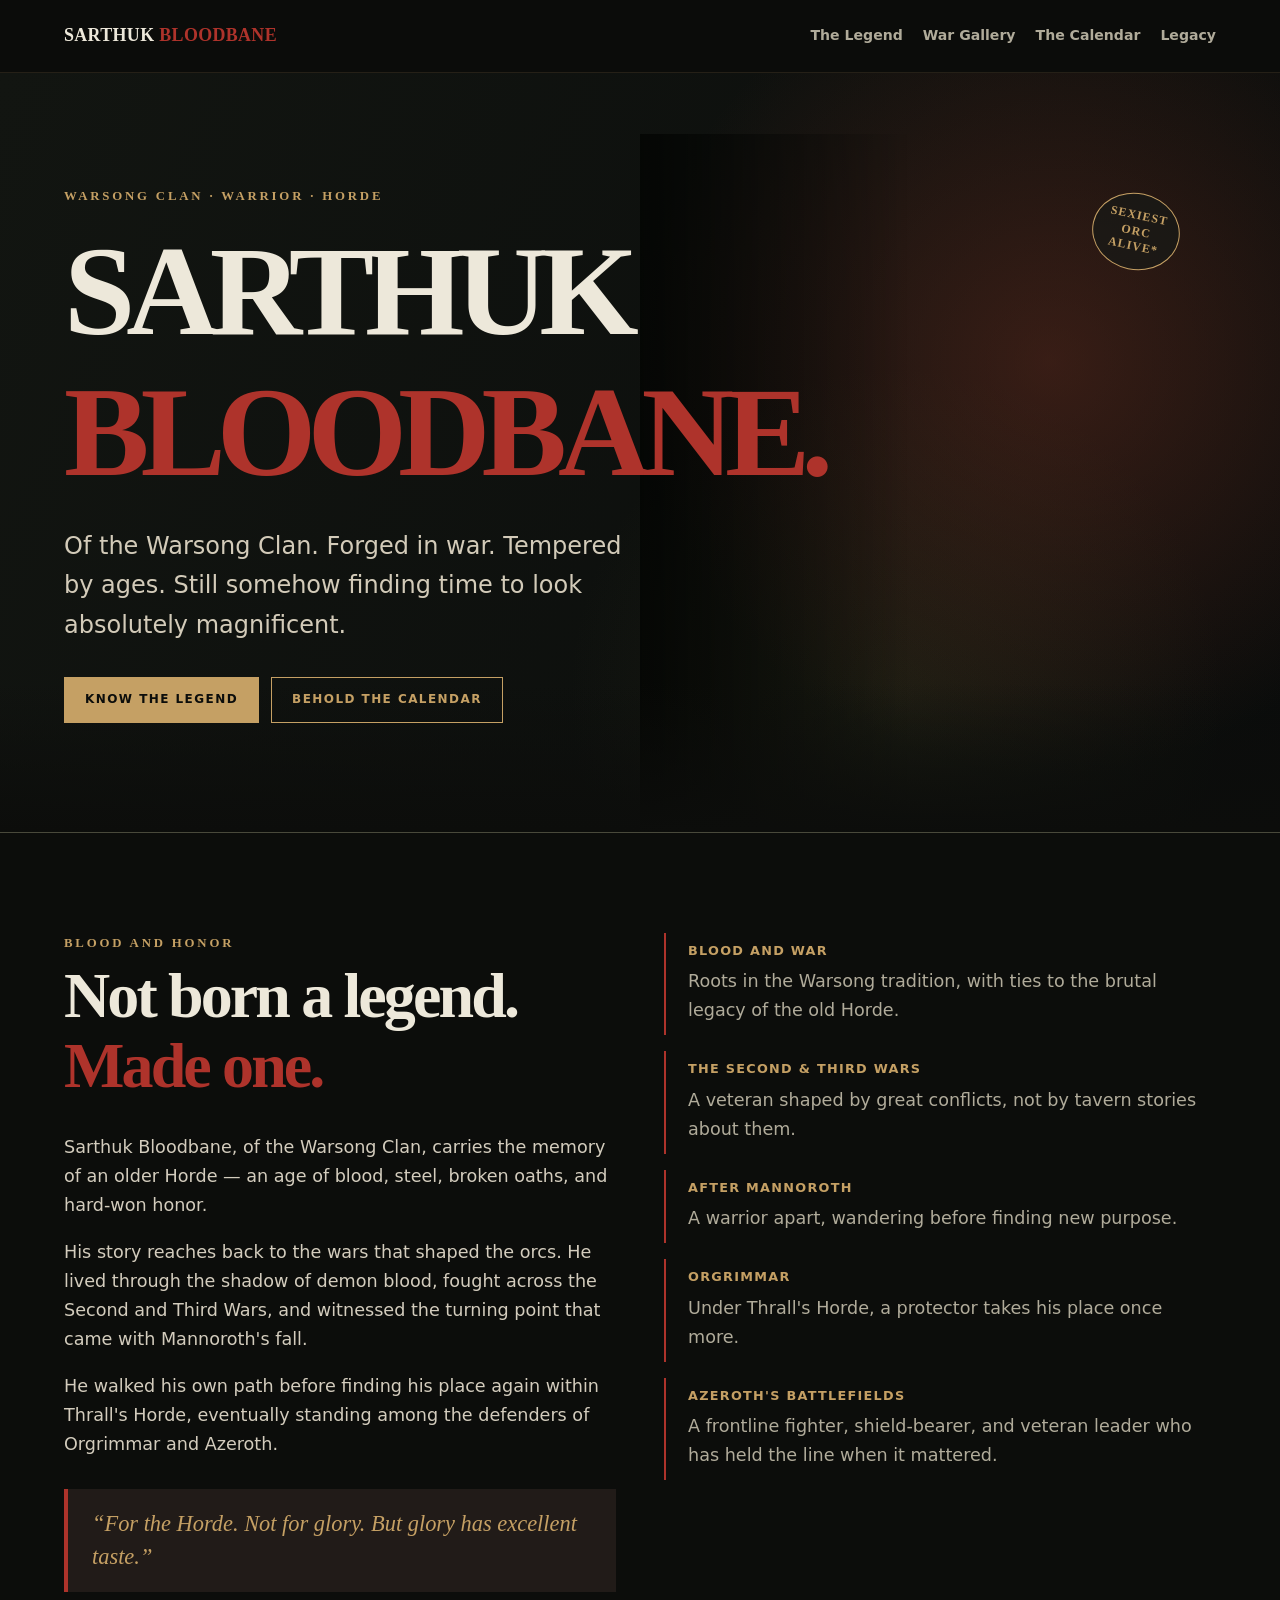
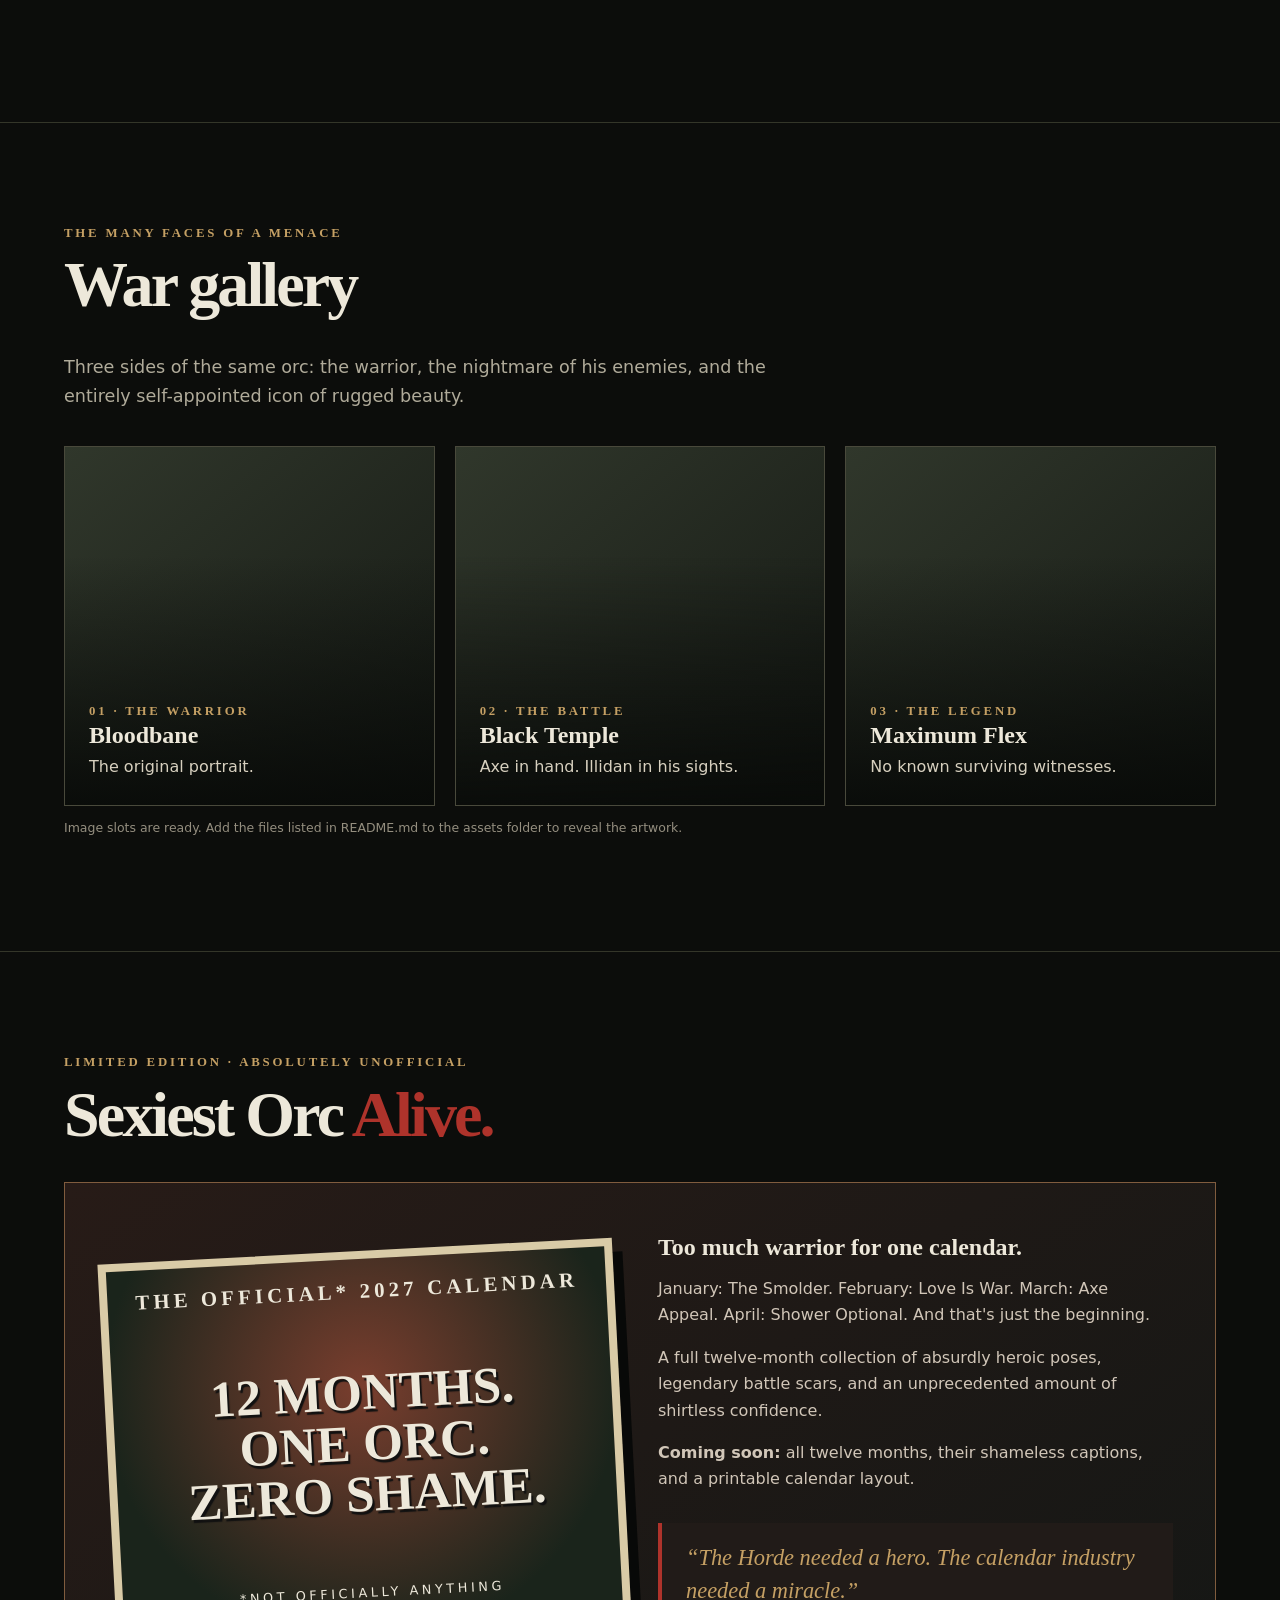
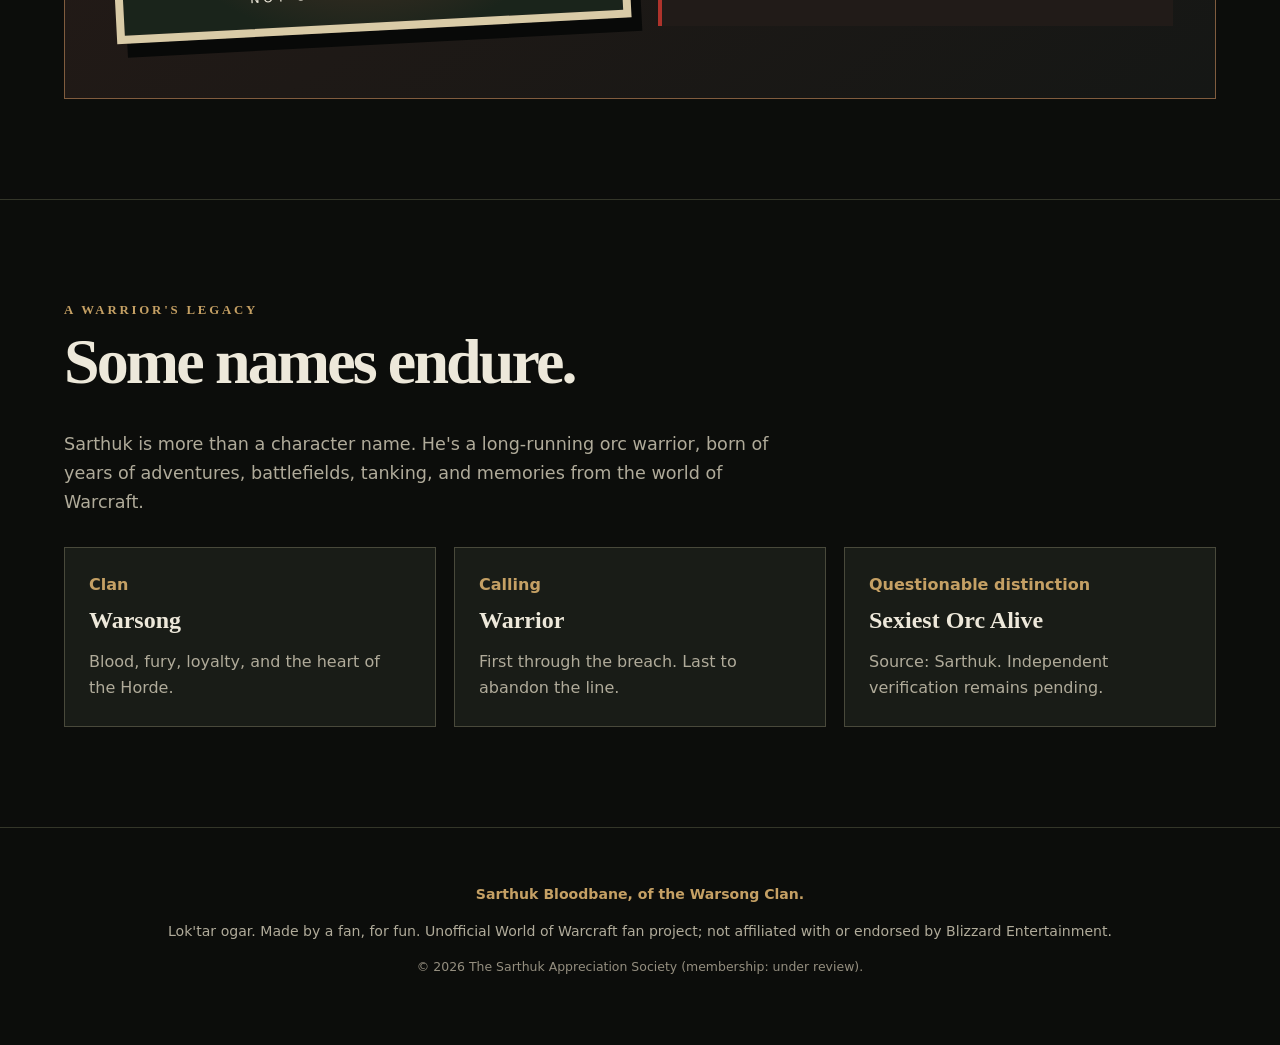
==== index.html @ 685fd751 "Add files via upload" ====
<!doctype html>
<html lang="en">
<head>
  <meta charset="utf-8">
  <meta name="viewport" content="width=device-width, initial-scale=1">
  <meta name="theme-color" content="#0c0d0b">
  <meta name="description" content="Sarthuk Bloodbane, of the Warsong Clan. Warrior. Legend. Allegedly the sexiest orc alive.">
  <title>Sarthuk Bloodbane — Of the Warsong Clan</title>
  <style>
    :root{--black:#0c0d0b;--coal:#171a16;--panel:#20241d;--text:#ede8da;--muted:#b0ab9a;--blood:#ae332b;--gold:#c5a064;--stroke:#49493b;scroll-behavior:smooth}
    *{box-sizing:border-box}body{margin:0;background:var(--black);color:var(--text);font:16px/1.65 system-ui,-apple-system,Segoe UI,sans-serif}a{color:inherit}a:focus-visible,button:focus-visible{outline:3px solid var(--gold);outline-offset:4px}h1,h2,h3,.eyebrow,.logo,.tag{font-family:Georgia,'Times New Roman',serif}h1,h2,h3{line-height:1.1}h1{font-size:clamp(3.4rem,10vw,8.8rem);letter-spacing:-.07em;text-transform:uppercase;margin:.1em 0}h2{font-size:clamp(2.2rem,5vw,4.4rem);letter-spacing:-.045em;margin:.1em 0 .5em}h3{font-size:1.5rem;margin:.35em 0}.eyebrow,.tag{text-transform:uppercase;letter-spacing:.22em;color:var(--gold);font-size:.8rem;font-weight:700}.wrap{max-width:1200px;padding:0 24px;margin:auto}header{position:sticky;top:0;z-index:10;background:#0c0d0bee;backdrop-filter:blur(10px);border-bottom:1px solid #5a493155}nav{display:flex;align-items:center;justify-content:space-between;gap:20px;min-height:72px}.logo{font-weight:900;text-decoration:none;font-size:1.12rem;letter-spacing:.02em}.logo span{color:var(--blood)}.links{display:flex;flex-wrap:wrap;gap:20px}.links a{text-decoration:none;font-weight:650;font-size:.88rem;color:var(--muted)}.links a:hover{color:var(--gold)}.hero{position:relative;min-height:760px;display:grid;align-items:center;overflow:hidden;border-bottom:1px solid var(--stroke);background:radial-gradient(circle at 82% 38%,#71302170,transparent 36%),radial-gradient(circle at 70% 82%,#55522835,transparent 30%),linear-gradient(115deg,#121511,#0a0c0b)}.hero:after{content:"";position:absolute;inset:auto 0 0;height:150px;background:linear-gradient(transparent,var(--black));pointer-events:none}.hero .wrap{position:relative;z-index:1;width:100%}.hero-copy{max-width:780px;padding:100px 0}.hero p.intro{font-size:clamp(1.15rem,2vw,1.5rem);max-width:570px;color:#d3cbb9}.accent{color:var(--blood)}.buttons{display:flex;gap:12px;flex-wrap:wrap;margin-top:32px}.btn{display:inline-block;border:1px solid var(--gold);padding:12px 20px;text-decoration:none;text-transform:uppercase;letter-spacing:.12em;font-size:.75rem;font-weight:800;background:var(--gold);color:var(--black)}.btn.secondary{background:transparent;color:var(--gold)}.btn:hover{filter:brightness(1.2)}.hero-art{position:absolute;right:-10%;bottom:-13%;width:60%;height:105%;background:linear-gradient(90deg,#0c0d0b 0%,transparent 35%),url('assets/sarthuk-hero.webp') center 15%/contain no-repeat;opacity:.65;filter:contrast(1.1);pointer-events:none}.hero-art:empty{background-image:linear-gradient(90deg,#0c0d0b 0%,transparent 35%),url('assets/sarthuk-hero.webp')}.hero-seal{display:inline-block;border:1px solid var(--gold);border-radius:50%;padding:14px;transform:rotate(12deg);color:var(--gold);font:bold 12px/1.3 Georgia,serif;text-align:center;letter-spacing:.09em;position:absolute;right:5%;top:15%;background:#171a16b0}.section{padding:100px 0;border-bottom:1px solid #343629}.section-lead{max-width:740px;color:var(--muted);font-size:1.1rem}.split{display:grid;grid-template-columns:1fr 1fr;gap:48px;align-items:start}.lore p{font-size:1.1rem;color:#d3ccbd}.quote{padding:18px 24px;border-left:4px solid var(--blood);background:#211b18;color:var(--gold);font:italic 1.4rem/1.5 Georgia,serif;margin:30px 0}.timeline{display:grid;gap:16px}.moment{border-left:2px solid var(--blood);padding:4px 0 6px 22px}.moment b{color:var(--gold);text-transform:uppercase;letter-spacing:.1em;font-size:.8rem}.moment p{margin:4px 0;color:var(--muted)}.gallery{display:grid;grid-template-columns:repeat(3,1fr);gap:20px;margin-top:35px}.tile{min-height:360px;background:linear-gradient(140deg,#30372b,#151914);border:1px solid var(--stroke);position:relative;overflow:hidden;display:flex;flex-direction:column;justify-content:end;padding:24px}.tile::before{content:"";position:absolute;inset:0;background:linear-gradient(transparent 30%,#080a08eb),var(--tile-image,none) center/cover no-repeat;transition:transform .35s}.tile:hover::before{transform:scale(1.04)}.tile>*{position:relative}.tile h3{margin:0}.tile p{margin:6px 0 0;color:#d7d0bf}.tile.one{--tile-image:url('assets/sarthuk-portrait.webp')}.tile.two{--tile-image:url('assets/sarthuk-battle.webp')}.tile.three{--tile-image:url('assets/sarthuk-flex.webp')}.calendar{background:linear-gradient(145deg,#271b17,#151715);padding:42px;border:1px solid #805c3e;display:grid;grid-template-columns:1fr 1fr;gap:36px;align-items:center}.calendar .mock{height:380px;border:8px solid #d9cba7;background:radial-gradient(circle at 50% 35%,#793e2e,#1a241b 75%);display:flex;flex-direction:column;justify-content:space-between;align-items:center;text-align:center;padding:20px;box-shadow:10px 14px 0 #080908;transform:rotate(-3deg)}.mock .year{font:bold 1.3rem Georgia,serif;letter-spacing:.2em}.mock strong{font:bold clamp(2rem,4vw,4rem)/1 Georgia,serif;text-transform:uppercase;text-shadow:2px 3px 1px #111}.mock small{letter-spacing:.28em;font-size:.8rem;text-transform:uppercase}.calendar p{color:#d1c6b8}.feature-list{display:grid;grid-template-columns:repeat(3,1fr);gap:18px;margin-top:30px}.feature{border:1px solid var(--stroke);padding:24px;background:#191c17}.feature b{color:var(--gold)}.feature p{color:var(--muted);margin-bottom:0}footer{padding:55px 0;text-align:center;color:var(--muted);font-size:.88rem}footer strong{color:var(--gold)}.tiny{font-size:.78rem;color:#948e7f}.section[id]{scroll-margin-top:72px}
    @media(max-width:850px){.split,.calendar{grid-template-columns:1fr}.hero{min-height:690px}.hero-art{right:-28%;width:100%;opacity:.25}.hero-seal{display:none}.gallery,.feature-list{grid-template-columns:1fr}.tile{min-height:280px}.links{gap:10px}.links a{font-size:.75rem}.logo{font-size:.9rem}.section{padding:70px 0}}@media(prefers-reduced-motion:reduce){:root{scroll-behavior:auto}.tile::before{transition:none}}
  </style>
</head>
<body>
<header><nav class="wrap" aria-label="Main navigation"><a href="#home" class="logo">SARTHUK <span>BLOODBANE</span></a><div class="links"><a href="#legend">The Legend</a><a href="#gallery">War Gallery</a><a href="#calendar">The Calendar</a><a href="#legacy">Legacy</a></div></nav></header>
<main>
<section class="hero" id="home"><div class="hero-art" role="img" aria-label="Space reserved for Sarthuk character portrait"></div><div class="wrap"><div class="hero-copy"><span class="eyebrow">Warsong Clan · Warrior · Horde</span><h1>Sarthuk<br><span class="accent">Bloodbane.</span></h1><p class="intro">Of the Warsong Clan. Forged in war. Tempered by ages. Still somehow finding time to look absolutely magnificent.</p><div class="buttons"><a class="btn" href="#legend">Know the Legend</a><a class="btn secondary" href="#calendar">Behold the Calendar</a></div></div><span class="hero-seal">SEXIEST<br>ORC<br>ALIVE*</span></div></section>
<section class="section lore" id="legend"><div class="wrap split"><div><div class="eyebrow">Blood and honor</div><h2>Not born a legend.<br><span class="accent">Made one.</span></h2><p>Sarthuk Bloodbane, of the Warsong Clan, carries the memory of an older Horde — an age of blood, steel, broken oaths, and hard-won honor.</p><p>His story reaches back to the wars that shaped the orcs. He lived through the shadow of demon blood, fought across the Second and Third Wars, and witnessed the turning point that came with Mannoroth's fall.</p><p>He walked his own path before finding his place again within Thrall's Horde, eventually standing among the defenders of Orgrimmar and Azeroth.</p><div class="quote">“For the Horde. Not for glory. But glory has excellent taste.”</div></div><div class="timeline"><div class="moment"><b>Blood and war</b><p>Roots in the Warsong tradition, with ties to the brutal legacy of the old Horde.</p></div><div class="moment"><b>The Second & Third Wars</b><p>A veteran shaped by great conflicts, not by tavern stories about them.</p></div><div class="moment"><b>After Mannoroth</b><p>A warrior apart, wandering before finding new purpose.</p></div><div class="moment"><b>Orgrimmar</b><p>Under Thrall's Horde, a protector takes his place once more.</p></div><div class="moment"><b>Azeroth's battlefields</b><p>A frontline fighter, shield-bearer, and veteran leader who has held the line when it mattered.</p></div></div></div></section>
<section class="section" id="gallery"><div class="wrap"><div class="eyebrow">The many faces of a menace</div><h2>War gallery</h2><p class="section-lead">Three sides of the same orc: the warrior, the nightmare of his enemies, and the entirely self-appointed icon of rugged beauty.</p><div class="gallery"><article class="tile one"><span class="tag">01 · The warrior</span><h3>Bloodbane</h3><p>The original portrait.</p></article><article class="tile two"><span class="tag">02 · The battle</span><h3>Black Temple</h3><p>Axe in hand. Illidan in his sights.</p></article><article class="tile three"><span class="tag">03 · The legend</span><h3>Maximum Flex</h3><p>No known surviving witnesses.</p></article></div><p class="tiny">Image slots are ready. Add the files listed in README.md to the assets folder to reveal the artwork.</p></div></section>
<section class="section" id="calendar"><div class="wrap"><div class="eyebrow">Limited edition · Absolutely unofficial</div><h2>Sexiest Orc <span class="accent">Alive.</span></h2><div class="calendar"><div class="mock" aria-label="Concept cover for Sexiest Orc Alive calendar"><span class="year">THE OFFICIAL* 2027 CALENDAR</span><strong>12 Months.<br>One Orc.<br>Zero Shame.</strong><small>*Not officially anything</small></div><div><h3>Too much warrior for one calendar.</h3><p>January: The Smolder. February: Love Is War. March: Axe Appeal. April: Shower Optional. And that's just the beginning.</p><p>A full twelve-month collection of absurdly heroic poses, legendary battle scars, and an unprecedented amount of shirtless confidence.</p><p><strong>Coming soon:</strong> all twelve months, their shameless captions, and a printable calendar layout.</p><div class="quote">“The Horde needed a hero. The calendar industry needed a miracle.”</div></div></div></div></section>
<section class="section" id="legacy"><div class="wrap"><div class="eyebrow">A warrior's legacy</div><h2>Some names endure.</h2><p class="section-lead">Sarthuk is more than a character name. He's a long-running orc warrior, born of years of adventures, battlefields, tanking, and memories from the world of Warcraft.</p><div class="feature-list"><div class="feature"><b>Clan</b><h3>Warsong</h3><p>Blood, fury, loyalty, and the heart of the Horde.</p></div><div class="feature"><b>Calling</b><h3>Warrior</h3><p>First through the breach. Last to abandon the line.</p></div><div class="feature"><b>Questionable distinction</b><h3>Sexiest Orc Alive</h3><p>Source: Sarthuk. Independent verification remains pending.</p></div></div></div></section>
</main><footer><div class="wrap"><strong>Sarthuk Bloodbane, of the Warsong Clan.</strong><p>Lok'tar ogar. Made by a fan, for fun. Unofficial World of Warcraft fan project; not affiliated with or endorsed by Blizzard Entertainment.</p><p class="tiny">© <span id="year"></span> The Sarthuk Appreciation Society (membership: under review).</p></div></footer>
<script>document.getElementById('year').textContent=new Date().getFullYear();</script>
</body></html>
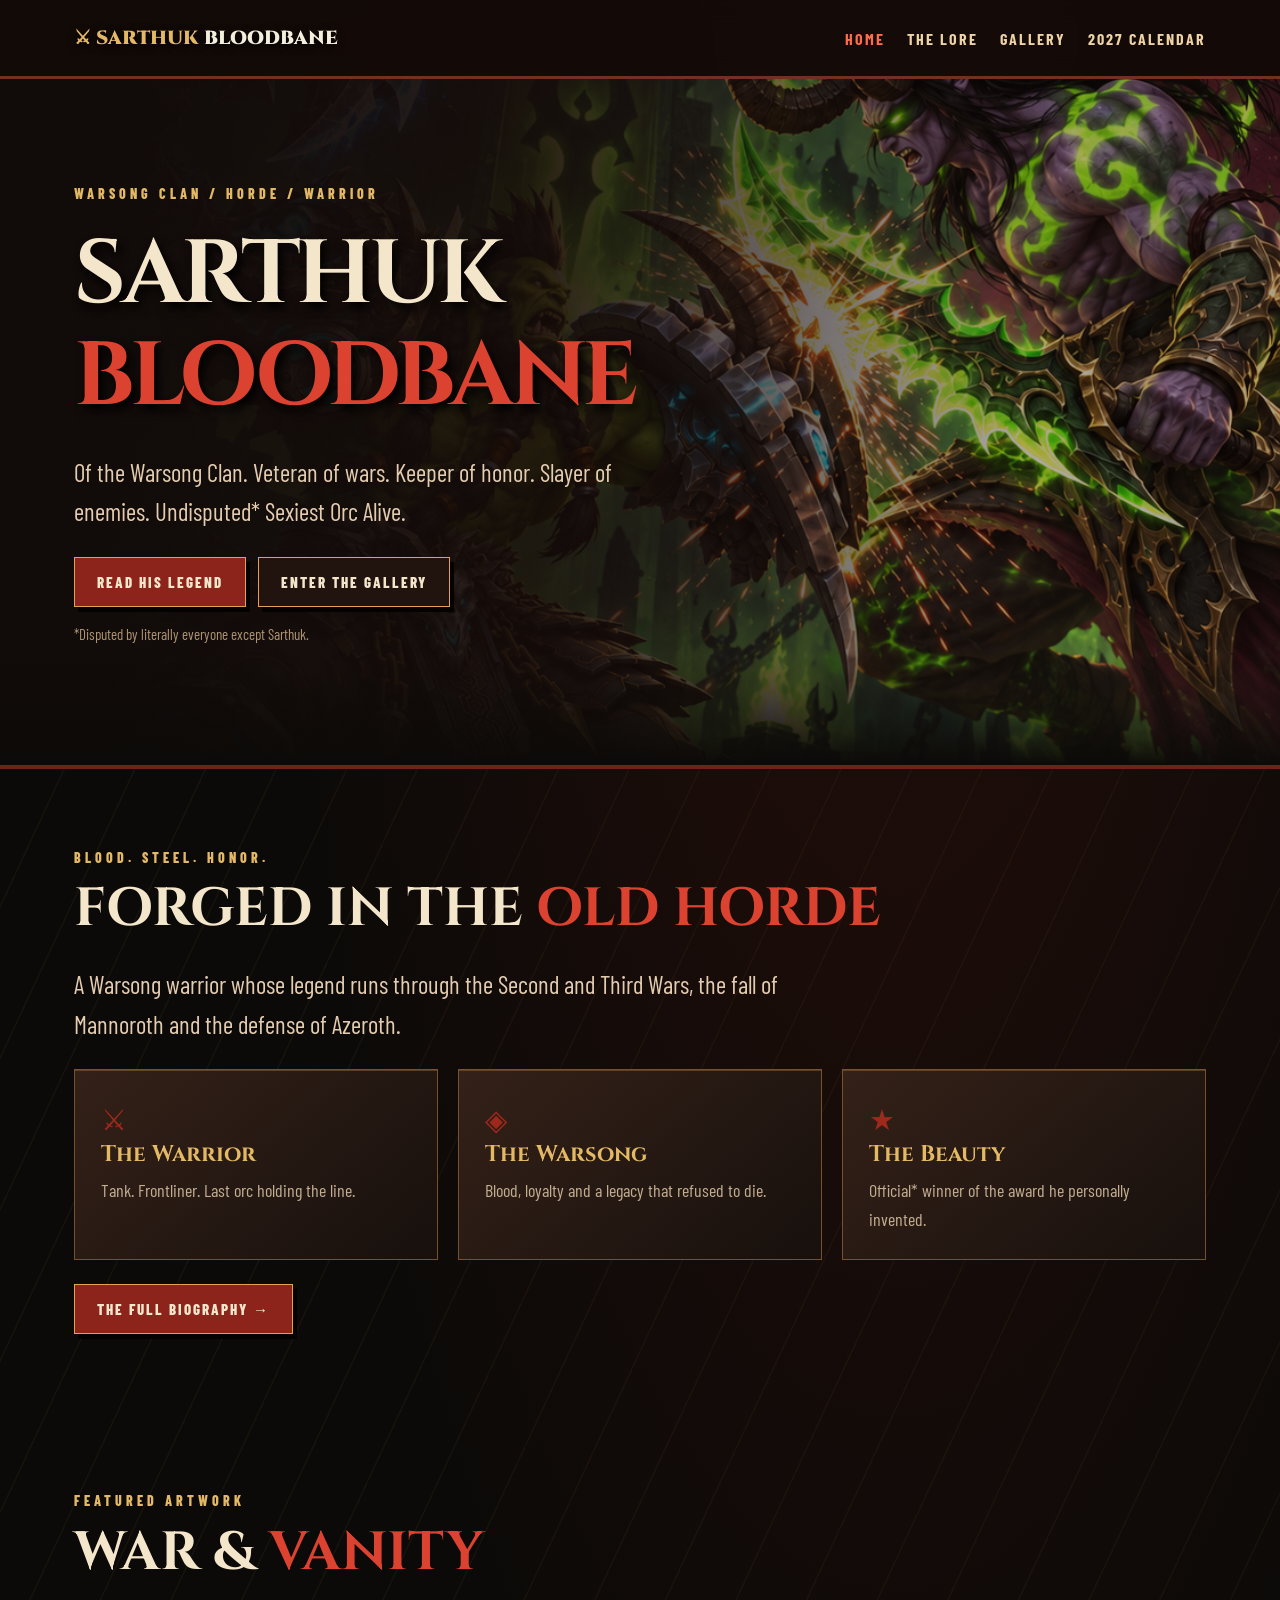
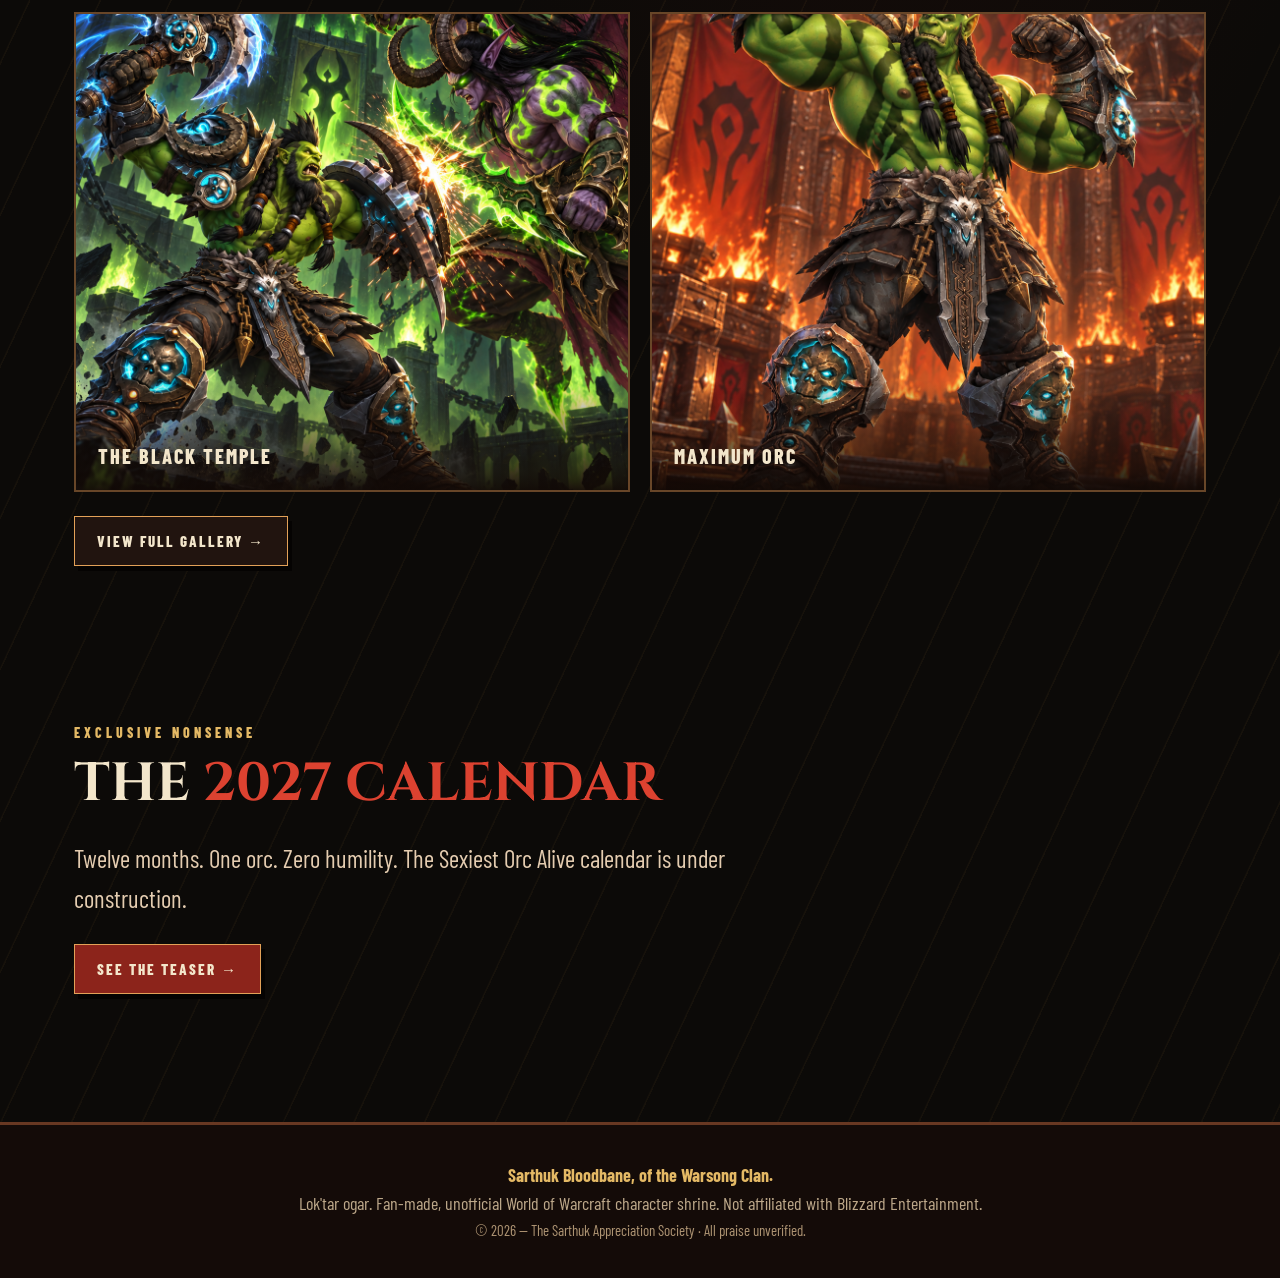
==== commit ef376b02: "Add files via upload" ====
--- a/index.html
+++ b/index.html
@@ -1,25 +1 @@
-<!doctype html>
-<html lang="en">
-<head>
-  <meta charset="utf-8">
-  <meta name="viewport" content="width=device-width, initial-scale=1">
-  <meta name="theme-color" content="#0c0d0b">
-  <meta name="description" content="Sarthuk Bloodbane, of the Warsong Clan. Warrior. Legend. Allegedly the sexiest orc alive.">
-  <title>Sarthuk Bloodbane — Of the Warsong Clan</title>
-  <style>
-    :root{--black:#0c0d0b;--coal:#171a16;--panel:#20241d;--text:#ede8da;--muted:#b0ab9a;--blood:#ae332b;--gold:#c5a064;--stroke:#49493b;scroll-behavior:smooth}
-    *{box-sizing:border-box}body{margin:0;background:var(--black);color:var(--text);font:16px/1.65 system-ui,-apple-system,Segoe UI,sans-serif}a{color:inherit}a:focus-visible,button:focus-visible{outline:3px solid var(--gold);outline-offset:4px}h1,h2,h3,.eyebrow,.logo,.tag{font-family:Georgia,'Times New Roman',serif}h1,h2,h3{line-height:1.1}h1{font-size:clamp(3.4rem,10vw,8.8rem);letter-spacing:-.07em;text-transform:uppercase;margin:.1em 0}h2{font-size:clamp(2.2rem,5vw,4.4rem);letter-spacing:-.045em;margin:.1em 0 .5em}h3{font-size:1.5rem;margin:.35em 0}.eyebrow,.tag{text-transform:uppercase;letter-spacing:.22em;color:var(--gold);font-size:.8rem;font-weight:700}.wrap{max-width:1200px;padding:0 24px;margin:auto}header{position:sticky;top:0;z-index:10;background:#0c0d0bee;backdrop-filter:blur(10px);border-bottom:1px solid #5a493155}nav{display:flex;align-items:center;justify-content:space-between;gap:20px;min-height:72px}.logo{font-weight:900;text-decoration:none;font-size:1.12rem;letter-spacing:.02em}.logo span{color:var(--blood)}.links{display:flex;flex-wrap:wrap;gap:20px}.links a{text-decoration:none;font-weight:650;font-size:.88rem;color:var(--muted)}.links a:hover{color:var(--gold)}.hero{position:relative;min-height:760px;display:grid;align-items:center;overflow:hidden;border-bottom:1px solid var(--stroke);background:radial-gradient(circle at 82% 38%,#71302170,transparent 36%),radial-gradient(circle at 70% 82%,#55522835,transparent 30%),linear-gradient(115deg,#121511,#0a0c0b)}.hero:after{content:"";position:absolute;inset:auto 0 0;height:150px;background:linear-gradient(transparent,var(--black));pointer-events:none}.hero .wrap{position:relative;z-index:1;width:100%}.hero-copy{max-width:780px;padding:100px 0}.hero p.intro{font-size:clamp(1.15rem,2vw,1.5rem);max-width:570px;color:#d3cbb9}.accent{color:var(--blood)}.buttons{display:flex;gap:12px;flex-wrap:wrap;margin-top:32px}.btn{display:inline-block;border:1px solid var(--gold);padding:12px 20px;text-decoration:none;text-transform:uppercase;letter-spacing:.12em;font-size:.75rem;font-weight:800;background:var(--gold);color:var(--black)}.btn.secondary{background:transparent;color:var(--gold)}.btn:hover{filter:brightness(1.2)}.hero-art{position:absolute;right:-10%;bottom:-13%;width:60%;height:105%;background:linear-gradient(90deg,#0c0d0b 0%,transparent 35%),url('assets/sarthuk-hero.webp') center 15%/contain no-repeat;opacity:.65;filter:contrast(1.1);pointer-events:none}.hero-art:empty{background-image:linear-gradient(90deg,#0c0d0b 0%,transparent 35%),url('assets/sarthuk-hero.webp')}.hero-seal{display:inline-block;border:1px solid var(--gold);border-radius:50%;padding:14px;transform:rotate(12deg);color:var(--gold);font:bold 12px/1.3 Georgia,serif;text-align:center;letter-spacing:.09em;position:absolute;right:5%;top:15%;background:#171a16b0}.section{padding:100px 0;border-bottom:1px solid #343629}.section-lead{max-width:740px;color:var(--muted);font-size:1.1rem}.split{display:grid;grid-template-columns:1fr 1fr;gap:48px;align-items:start}.lore p{font-size:1.1rem;color:#d3ccbd}.quote{padding:18px 24px;border-left:4px solid var(--blood);background:#211b18;color:var(--gold);font:italic 1.4rem/1.5 Georgia,serif;margin:30px 0}.timeline{display:grid;gap:16px}.moment{border-left:2px solid var(--blood);padding:4px 0 6px 22px}.moment b{color:var(--gold);text-transform:uppercase;letter-spacing:.1em;font-size:.8rem}.moment p{margin:4px 0;color:var(--muted)}.gallery{display:grid;grid-template-columns:repeat(3,1fr);gap:20px;margin-top:35px}.tile{min-height:360px;background:linear-gradient(140deg,#30372b,#151914);border:1px solid var(--stroke);position:relative;overflow:hidden;display:flex;flex-direction:column;justify-content:end;padding:24px}.tile::before{content:"";position:absolute;inset:0;background:linear-gradient(transparent 30%,#080a08eb),var(--tile-image,none) center/cover no-repeat;transition:transform .35s}.tile:hover::before{transform:scale(1.04)}.tile>*{position:relative}.tile h3{margin:0}.tile p{margin:6px 0 0;color:#d7d0bf}.tile.one{--tile-image:url('assets/sarthuk-portrait.webp')}.tile.two{--tile-image:url('assets/sarthuk-battle.webp')}.tile.three{--tile-image:url('assets/sarthuk-flex.webp')}.calendar{background:linear-gradient(145deg,#271b17,#151715);padding:42px;border:1px solid #805c3e;display:grid;grid-template-columns:1fr 1fr;gap:36px;align-items:center}.calendar .mock{height:380px;border:8px solid #d9cba7;background:radial-gradient(circle at 50% 35%,#793e2e,#1a241b 75%);display:flex;flex-direction:column;justify-content:space-between;align-items:center;text-align:center;padding:20px;box-shadow:10px 14px 0 #080908;transform:rotate(-3deg)}.mock .year{font:bold 1.3rem Georgia,serif;letter-spacing:.2em}.mock strong{font:bold clamp(2rem,4vw,4rem)/1 Georgia,serif;text-transform:uppercase;text-shadow:2px 3px 1px #111}.mock small{letter-spacing:.28em;font-size:.8rem;text-transform:uppercase}.calendar p{color:#d1c6b8}.feature-list{display:grid;grid-template-columns:repeat(3,1fr);gap:18px;margin-top:30px}.feature{border:1px solid var(--stroke);padding:24px;background:#191c17}.feature b{color:var(--gold)}.feature p{color:var(--muted);margin-bottom:0}footer{padding:55px 0;text-align:center;color:var(--muted);font-size:.88rem}footer strong{color:var(--gold)}.tiny{font-size:.78rem;color:#948e7f}.section[id]{scroll-margin-top:72px}
-    @media(max-width:850px){.split,.calendar{grid-template-columns:1fr}.hero{min-height:690px}.hero-art{right:-28%;width:100%;opacity:.25}.hero-seal{display:none}.gallery,.feature-list{grid-template-columns:1fr}.tile{min-height:280px}.links{gap:10px}.links a{font-size:.75rem}.logo{font-size:.9rem}.section{padding:70px 0}}@media(prefers-reduced-motion:reduce){:root{scroll-behavior:auto}.tile::before{transition:none}}
-  </style>
-</head>
-<body>
-<header><nav class="wrap" aria-label="Main navigation"><a href="#home" class="logo">SARTHUK <span>BLOODBANE</span></a><div class="links"><a href="#legend">The Legend</a><a href="#gallery">War Gallery</a><a href="#calendar">The Calendar</a><a href="#legacy">Legacy</a></div></nav></header>
-<main>
-<section class="hero" id="home"><div class="hero-art" role="img" aria-label="Space reserved for Sarthuk character portrait"></div><div class="wrap"><div class="hero-copy"><span class="eyebrow">Warsong Clan · Warrior · Horde</span><h1>Sarthuk<br><span class="accent">Bloodbane.</span></h1><p class="intro">Of the Warsong Clan. Forged in war. Tempered by ages. Still somehow finding time to look absolutely magnificent.</p><div class="buttons"><a class="btn" href="#legend">Know the Legend</a><a class="btn secondary" href="#calendar">Behold the Calendar</a></div></div><span class="hero-seal">SEXIEST<br>ORC<br>ALIVE*</span></div></section>
-<section class="section lore" id="legend"><div class="wrap split"><div><div class="eyebrow">Blood and honor</div><h2>Not born a legend.<br><span class="accent">Made one.</span></h2><p>Sarthuk Bloodbane, of the Warsong Clan, carries the memory of an older Horde — an age of blood, steel, broken oaths, and hard-won honor.</p><p>His story reaches back to the wars that shaped the orcs. He lived through the shadow of demon blood, fought across the Second and Third Wars, and witnessed the turning point that came with Mannoroth's fall.</p><p>He walked his own path before finding his place again within Thrall's Horde, eventually standing among the defenders of Orgrimmar and Azeroth.</p><div class="quote">“For the Horde. Not for glory. But glory has excellent taste.”</div></div><div class="timeline"><div class="moment"><b>Blood and war</b><p>Roots in the Warsong tradition, with ties to the brutal legacy of the old Horde.</p></div><div class="moment"><b>The Second & Third Wars</b><p>A veteran shaped by great conflicts, not by tavern stories about them.</p></div><div class="moment"><b>After Mannoroth</b><p>A warrior apart, wandering before finding new purpose.</p></div><div class="moment"><b>Orgrimmar</b><p>Under Thrall's Horde, a protector takes his place once more.</p></div><div class="moment"><b>Azeroth's battlefields</b><p>A frontline fighter, shield-bearer, and veteran leader who has held the line when it mattered.</p></div></div></div></section>
-<section class="section" id="gallery"><div class="wrap"><div class="eyebrow">The many faces of a menace</div><h2>War gallery</h2><p class="section-lead">Three sides of the same orc: the warrior, the nightmare of his enemies, and the entirely self-appointed icon of rugged beauty.</p><div class="gallery"><article class="tile one"><span class="tag">01 · The warrior</span><h3>Bloodbane</h3><p>The original portrait.</p></article><article class="tile two"><span class="tag">02 · The battle</span><h3>Black Temple</h3><p>Axe in hand. Illidan in his sights.</p></article><article class="tile three"><span class="tag">03 · The legend</span><h3>Maximum Flex</h3><p>No known surviving witnesses.</p></article></div><p class="tiny">Image slots are ready. Add the files listed in README.md to the assets folder to reveal the artwork.</p></div></section>
-<section class="section" id="calendar"><div class="wrap"><div class="eyebrow">Limited edition · Absolutely unofficial</div><h2>Sexiest Orc <span class="accent">Alive.</span></h2><div class="calendar"><div class="mock" aria-label="Concept cover for Sexiest Orc Alive calendar"><span class="year">THE OFFICIAL* 2027 CALENDAR</span><strong>12 Months.<br>One Orc.<br>Zero Shame.</strong><small>*Not officially anything</small></div><div><h3>Too much warrior for one calendar.</h3><p>January: The Smolder. February: Love Is War. March: Axe Appeal. April: Shower Optional. And that's just the beginning.</p><p>A full twelve-month collection of absurdly heroic poses, legendary battle scars, and an unprecedented amount of shirtless confidence.</p><p><strong>Coming soon:</strong> all twelve months, their shameless captions, and a printable calendar layout.</p><div class="quote">“The Horde needed a hero. The calendar industry needed a miracle.”</div></div></div></div></section>
-<section class="section" id="legacy"><div class="wrap"><div class="eyebrow">A warrior's legacy</div><h2>Some names endure.</h2><p class="section-lead">Sarthuk is more than a character name. He's a long-running orc warrior, born of years of adventures, battlefields, tanking, and memories from the world of Warcraft.</p><div class="feature-list"><div class="feature"><b>Clan</b><h3>Warsong</h3><p>Blood, fury, loyalty, and the heart of the Horde.</p></div><div class="feature"><b>Calling</b><h3>Warrior</h3><p>First through the breach. Last to abandon the line.</p></div><div class="feature"><b>Questionable distinction</b><h3>Sexiest Orc Alive</h3><p>Source: Sarthuk. Independent verification remains pending.</p></div></div></div></section>
-</main><footer><div class="wrap"><strong>Sarthuk Bloodbane, of the Warsong Clan.</strong><p>Lok'tar ogar. Made by a fan, for fun. Unofficial World of Warcraft fan project; not affiliated with or endorsed by Blizzard Entertainment.</p><p class="tiny">© <span id="year"></span> The Sarthuk Appreciation Society (membership: under review).</p></div></footer>
-<script>document.getElementById('year').textContent=new Date().getFullYear();</script>
-</body></html>
+<!doctype html><html lang="en"><head><meta charset="UTF-8"><meta name="viewport" content="width=device-width,initial-scale=1"><meta name="theme-color" content="#170b08"><title>The Legend | Sarthuk Bloodbane</title><meta name="description" content="Sarthuk Bloodbane, of the Warsong Clan. The unofficial shrine to Azeroth’s most magnificent orc."><link rel="stylesheet" href="style.css"></head><body><header class="topbar"><nav class="wrap"><a class="mark" href="index.html">⚔ SARTHUK <span>BLOODBANE</span></a><div class="links"><a href="index.html" aria-current="page">Home</a><a href="lore.html" >The Lore</a><a href="gallery.html" >Gallery</a><a href="calendar.html" >2027 Calendar</a></div></nav></header><main><section class="hero"><div class="wrap"><div class="eyebrow">Warsong Clan / Horde / Warrior</div><h1>SARTHUK<br><span class="red">BLOODBANE</span></h1><p class="lead">Of the Warsong Clan. Veteran of wars. Keeper of honor. Slayer of enemies. Undisputed* Sexiest Orc Alive.</p><div class="actions"><a class="btn" href="lore.html">Read his legend</a><a class="btn outline" href="gallery.html">Enter the gallery</a></div><p class="small">*Disputed by literally everyone except Sarthuk.</p></div></section><section class="section"><div class="wrap"><div class="eyebrow">Blood. Steel. Honor.</div><h2>FORGED IN THE <span class="red">OLD HORDE</span></h2><p class="lead">A Warsong warrior whose legend runs through the Second and Third Wars, the fall of Mannoroth and the defense of Azeroth.</p><div class="grid"><div class="panel"><div class="rune">⚔</div><h3>The Warrior</h3><p>Tank. Frontliner. Last orc holding the line.</p></div><div class="panel"><div class="rune">◈</div><h3>The Warsong</h3><p>Blood, loyalty and a legacy that refused to die.</p></div><div class="panel"><div class="rune">★</div><h3>The Beauty</h3><p>Official* winner of the award he personally invented.</p></div></div><div class="actions"><a class="btn" href="lore.html">The full biography →</a></div></div></section><section class="section"><div class="wrap"><div class="eyebrow">Featured artwork</div><h2>WAR & <span class="red">VANITY</span></h2><div class="gallery-preview"><a class="art" href="gallery.html"><img src="assets/sarthuk-battle.png" alt="Sarthuk faces Illidan at the Black Temple"><div class="credit">The Black Temple</div></a><a class="art" href="gallery.html"><img src="assets/sarthuk-flex.png" alt="Sarthuk flexes in Orgrimmar"><div class="credit">Maximum Orc</div></a></div><div class="actions"><a class="btn outline" href="gallery.html">View full gallery →</a></div></div></section><section class="section"><div class="wrap"><div class="eyebrow">Exclusive nonsense</div><h2>THE <span class="red">2027 CALENDAR</span></h2><p class="lead">Twelve months. One orc. Zero humility. The Sexiest Orc Alive calendar is under construction.</p><a class="btn" href="calendar.html">See the teaser →</a></div></section></main><footer class="site-footer"><div class="wrap"><strong>Sarthuk Bloodbane, of the Warsong Clan.</strong><div>Lok'tar ogar. Fan-made, unofficial World of Warcraft character shrine. Not affiliated with Blizzard Entertainment.</div><div class="small">© 2026 — The Sarthuk Appreciation Society · All praise unverified.</div></div></footer></body></html>
--- a/style.css
+++ b/style.css
@@ -0,0 +1,2 @@
+@import url('https://fonts.googleapis.com/css2?family=Cinzel:wght@500;700;900&family=Barlow+Condensed:wght@400;600;700;800&display=swap');
+:root{--dark:#0c0a08;--black:#17100c;--panel:#241a12;--red:#9e281b;--blood:#dc4230;--gold:#e4b965;--ivory:#f3e6cb;--muted:#c2ad91}*{box-sizing:border-box}html{scroll-behavior:smooth}body{margin:0;color:var(--ivory);font:18px/1.6 'Barlow Condensed',sans-serif;background:radial-gradient(ellipse at 70% 0%,#5a170e55,transparent 50%),repeating-linear-gradient(115deg,transparent 0 62px,#b6853810 63px 64px),#0c0a08}a{color:inherit}a:focus-visible{outline:2px solid var(--gold);outline-offset:4px}.wrap{max-width:1180px;margin:auto;padding:0 24px}.topbar{background:#140b08ef;border-bottom:3px solid #703022;position:sticky;top:0;z-index:50;backdrop-filter:blur(10px)}nav{display:flex;align-items:center;justify-content:space-between;min-height:76px;gap:20px}nav .mark{font:900 19px/1.1 Cinzel,serif;text-decoration:none;color:var(--gold);text-shadow:0 2px 8px #000}nav .mark span{color:#f4efdd}nav .links{display:flex;gap:22px;flex-wrap:wrap}nav .links a{font:700 16px 'Barlow Condensed',sans-serif;text-decoration:none;text-transform:uppercase;letter-spacing:2px;color:#eed3a5}nav .links a:hover,nav .links a[aria-current]{color:#ff6b4b}h1,h2,h3{font-family:Cinzel,serif;line-height:1.13}h1{font-size:clamp(3rem,7vw,6.8rem);margin:20px 0;letter-spacing:-.05em;text-shadow:4px 6px 10px #000}h2{font-size:clamp(2rem,4.2vw,3.9rem);margin:10px 0 22px}h3{font-size:1.4rem;margin:0 0 8px}.red{color:var(--blood)}.eyebrow{color:var(--gold);letter-spacing:4px;font-weight:800;text-transform:uppercase;font-size:14px}.lead{font-size:clamp(1.2rem,2.1vw,1.55rem);max-width:740px;color:#e4ccb0}.hero{min-height:690px;display:flex;align-items:center;border-bottom:4px solid #70221a;background:linear-gradient(90deg,#110b09 8%,#140b09e8 42%,#140b0959 80%),url('assets/sarthuk-battle.png') 80% 40%/cover no-repeat;position:relative}.hero:after,.banner:after{content:'';pointer-events:none;position:absolute;bottom:0;left:0;right:0;height:110px;background:linear-gradient(transparent,#0c0a08)}.hero .wrap{width:100%;position:relative;z-index:1}.hero .lead{max-width:560px}.actions{display:flex;gap:12px;flex-wrap:wrap;margin-top:24px}.btn{display:inline-block;text-decoration:none;background:#8c241b;border:1px solid #e3a158;padding:12px 22px;text-transform:uppercase;letter-spacing:2px;font-size:15px;font-weight:800;box-shadow:4px 5px 0 #050302}.btn:hover{background:#bc3225}.btn.outline{background:#21140f}.section{padding:78px 0}.grid{display:grid;grid-template-columns:repeat(3,1fr);gap:20px}.panel{background:linear-gradient(140deg,#342118,#17100d);border:1px solid #76512c;box-shadow:inset 0 1px #a57b3e66;padding:26px}.panel p{color:var(--muted);margin:6px 0 0}.panel h3{color:var(--gold)}.gallery-preview{display:grid;grid-template-columns:1fr 1fr;gap:20px;margin-top:28px}.art{background:#26130e;border:2px solid #684628;overflow:hidden;position:relative}.art img{display:block;width:100%;height:100%;object-fit:cover}.art .credit{position:absolute;bottom:0;left:0;right:0;background:linear-gradient(transparent,#100805f5);padding:60px 22px 18px;font-size:20px;font-weight:800;text-transform:uppercase;letter-spacing:2px}.gallery-preview .art{height:480px}.banner{position:relative;min-height:270px;display:flex;align-items:center;border-bottom:3px solid #642318;background:linear-gradient(90deg,#130907dd,#4b1308aa),url('assets/sarthuk-battle.png') 50% 40%/cover no-repeat}.banner .wrap{width:100%;position:relative;z-index:1}.banner h1{font-size:clamp(3rem,7vw,5.8rem)}.story{max-width:850px}.story p{font-size:1.28rem;line-height:1.6;color:#e4d5ba}.chapter{border-left:3px solid #9b3425;padding:0 0 0 22px;margin:40px 0}.chapter h2{font-size:1.65rem;color:var(--gold)}.quote{font:italic 1.5rem/1.5 Cinzel,serif;color:#e9c077;background:#29170f;border-left:5px solid var(--red);padding:24px;margin:35px 0}.full-gallery{display:grid;grid-template-columns:repeat(2,minmax(0,1fr));gap:24px;margin:32px 0}.full-gallery figure{margin:0;background:#1b110d;border:2px solid #6f4829}.full-gallery img{display:block;width:100%;height:auto}.full-gallery figcaption{padding:15px 20px;color:#edc88f;font-size:21px}.full-gallery .empty{border:2px dashed #735134;min-height:340px;display:grid;place-items:center;padding:20px;text-align:center;color:#bca081}.calendar-card{display:grid;grid-template-columns:1fr 1fr;gap:30px;background:linear-gradient(120deg,#35190d,#17100b);border:2px solid #a97b3b;padding:26px;align-items:center}.calendar-card img{width:100%;max-height:570px;object-fit:cover;object-position:center 18%;border:5px solid #b68d52}.calendar-stamp{font:900 clamp(2.2rem,5vw,4rem)/1.05 Cinzel,serif;color:var(--gold)}.tag{display:inline-block;background:#86251a;color:#fff;padding:6px 14px;font-weight:800;letter-spacing:3px;text-transform:uppercase;font-size:13px}.site-footer{margin-top:50px;padding:36px 0;background:#140b08;border-top:3px solid #683822;color:#bda88a;text-align:center}.site-footer strong{color:var(--gold)}.small{font-size:15px;color:#ae9473}.rune{font-size:29px;color:var(--red)}@media(max-width:760px){nav{align-items:flex-start;padding:16px 0;flex-direction:column}nav .links{gap:13px}.hero{min-height:560px;background-position:56% center}.hero h1{font-size:3.2rem}.gallery-preview,.full-gallery,.calendar-card,.grid{grid-template-columns:1fr}.gallery-preview .art{height:430px}.section{padding:54px 0}}
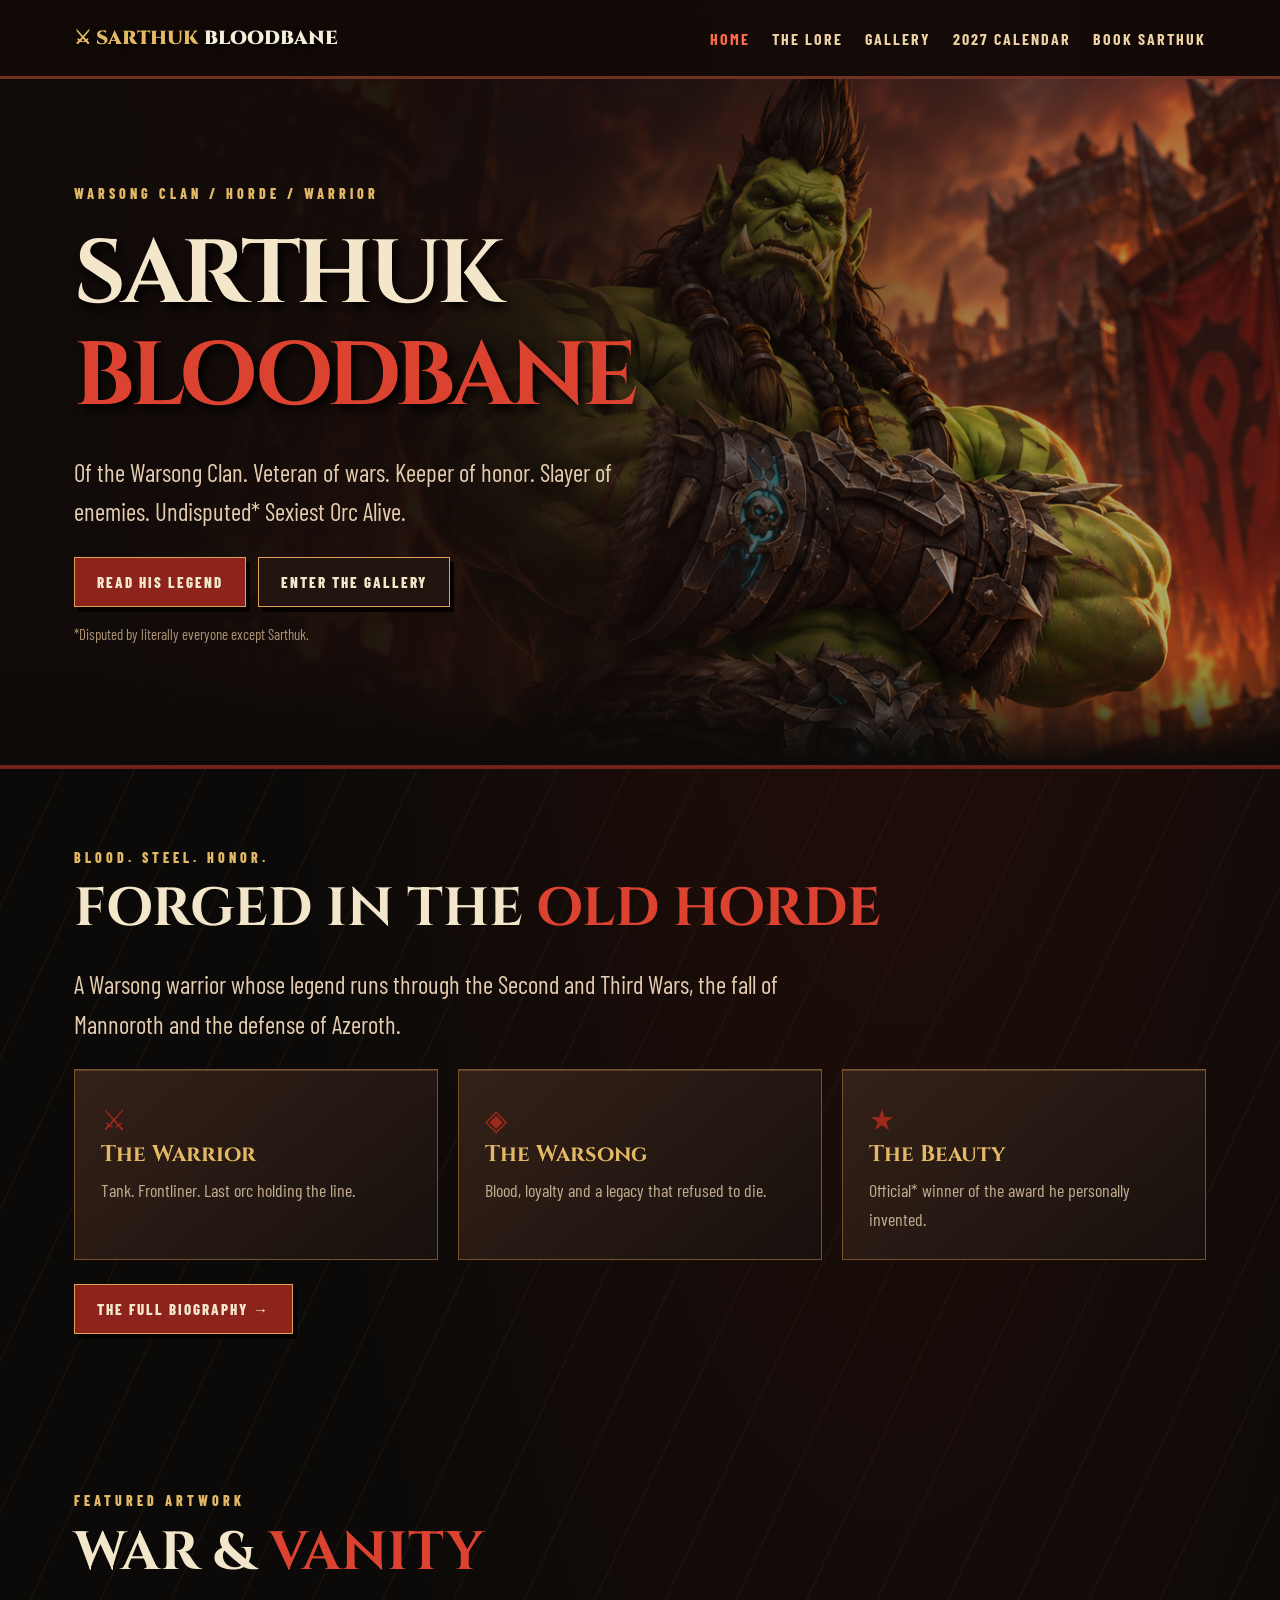
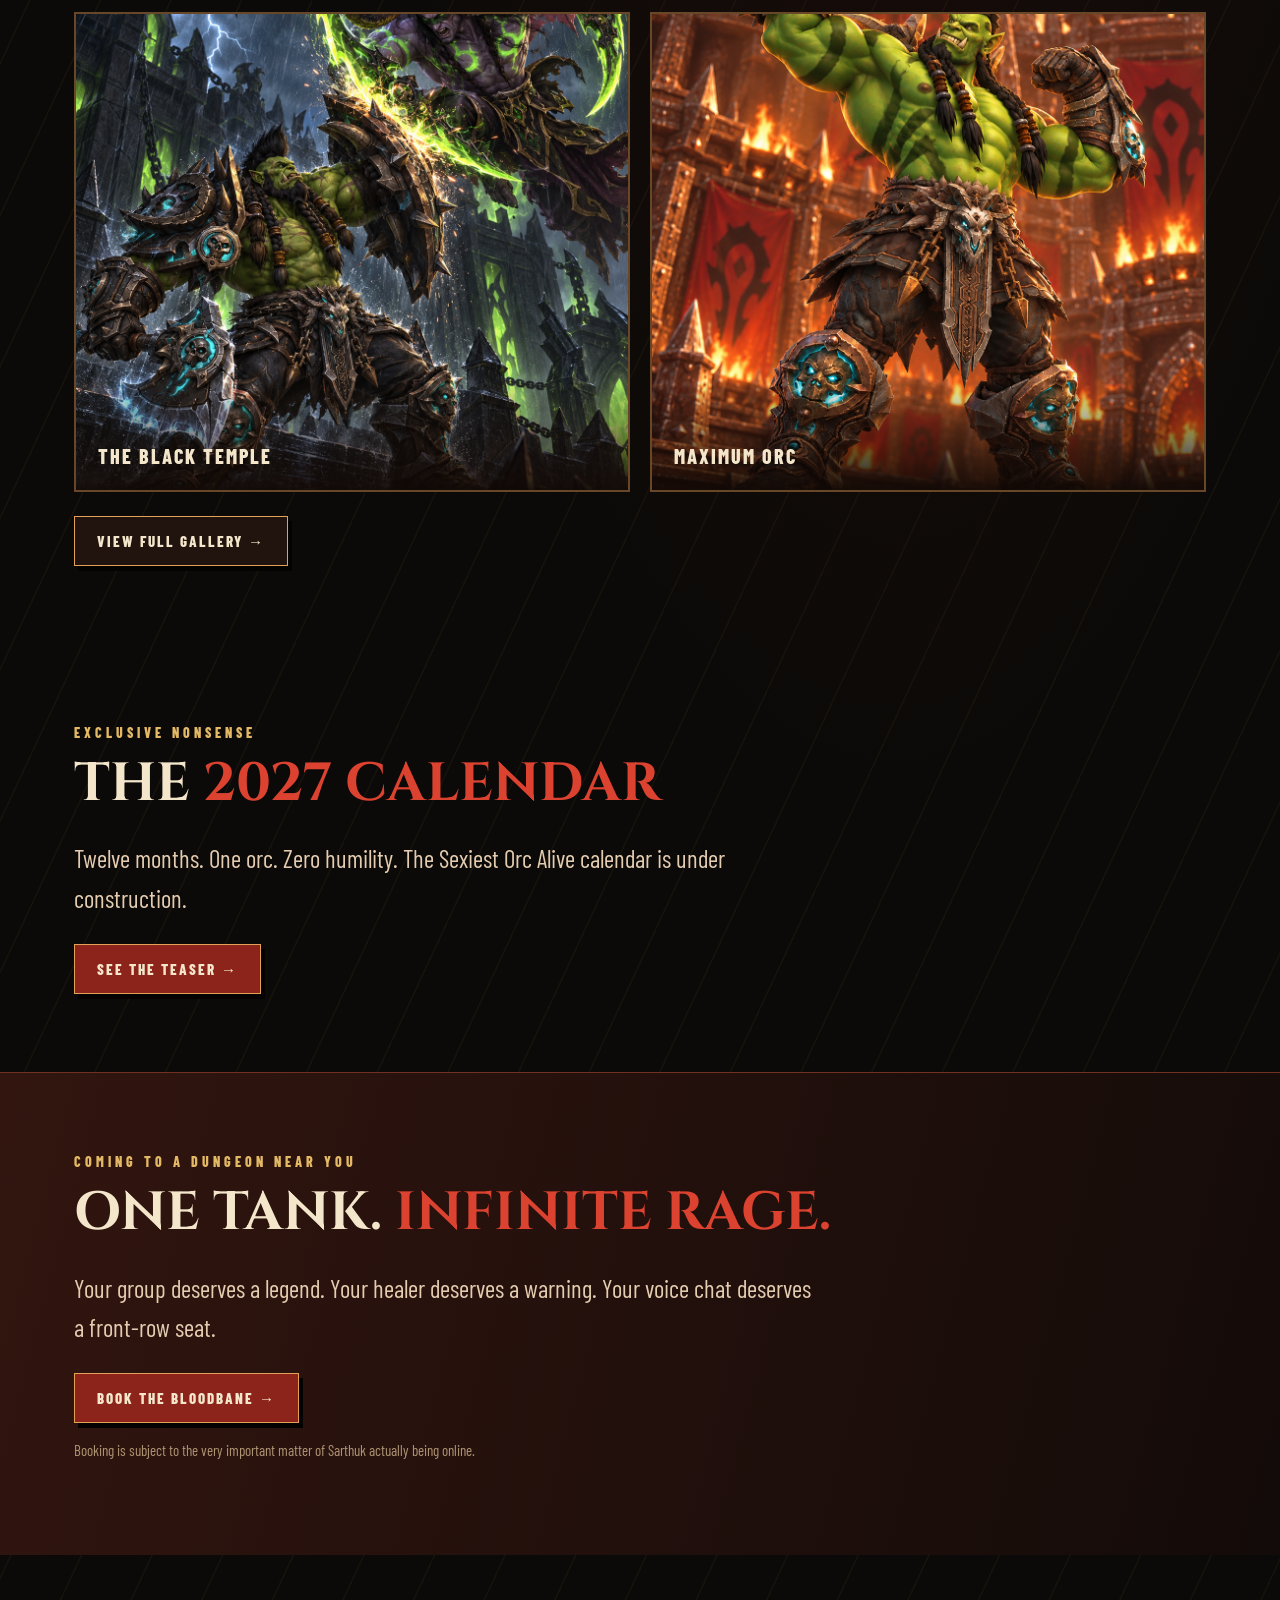
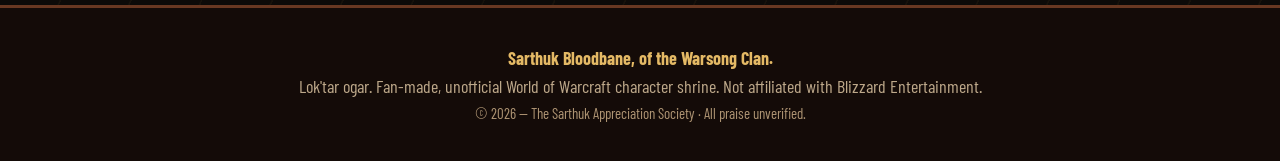
==== commit 61ef6bd5: "Add files via upload" ====
--- a/index.html
+++ b/index.html
@@ -1 +1,10 @@
-<!doctype html><html lang="en"><head><meta charset="UTF-8"><meta name="viewport" content="width=device-width,initial-scale=1"><meta name="theme-color" content="#170b08"><title>The Legend | Sarthuk Bloodbane</title><meta name="description" content="Sarthuk Bloodbane, of the Warsong Clan. The unofficial shrine to Azeroth’s most magnificent orc."><link rel="stylesheet" href="style.css"></head><body><header class="topbar"><nav class="wrap"><a class="mark" href="index.html">⚔ SARTHUK <span>BLOODBANE</span></a><div class="links"><a href="index.html" aria-current="page">Home</a><a href="lore.html" >The Lore</a><a href="gallery.html" >Gallery</a><a href="calendar.html" >2027 Calendar</a></div></nav></header><main><section class="hero"><div class="wrap"><div class="eyebrow">Warsong Clan / Horde / Warrior</div><h1>SARTHUK<br><span class="red">BLOODBANE</span></h1><p class="lead">Of the Warsong Clan. Veteran of wars. Keeper of honor. Slayer of enemies. Undisputed* Sexiest Orc Alive.</p><div class="actions"><a class="btn" href="lore.html">Read his legend</a><a class="btn outline" href="gallery.html">Enter the gallery</a></div><p class="small">*Disputed by literally everyone except Sarthuk.</p></div></section><section class="section"><div class="wrap"><div class="eyebrow">Blood. Steel. Honor.</div><h2>FORGED IN THE <span class="red">OLD HORDE</span></h2><p class="lead">A Warsong warrior whose legend runs through the Second and Third Wars, the fall of Mannoroth and the defense of Azeroth.</p><div class="grid"><div class="panel"><div class="rune">⚔</div><h3>The Warrior</h3><p>Tank. Frontliner. Last orc holding the line.</p></div><div class="panel"><div class="rune">◈</div><h3>The Warsong</h3><p>Blood, loyalty and a legacy that refused to die.</p></div><div class="panel"><div class="rune">★</div><h3>The Beauty</h3><p>Official* winner of the award he personally invented.</p></div></div><div class="actions"><a class="btn" href="lore.html">The full biography →</a></div></div></section><section class="section"><div class="wrap"><div class="eyebrow">Featured artwork</div><h2>WAR & <span class="red">VANITY</span></h2><div class="gallery-preview"><a class="art" href="gallery.html"><img src="assets/sarthuk-battle.png" alt="Sarthuk faces Illidan at the Black Temple"><div class="credit">The Black Temple</div></a><a class="art" href="gallery.html"><img src="assets/sarthuk-flex.png" alt="Sarthuk flexes in Orgrimmar"><div class="credit">Maximum Orc</div></a></div><div class="actions"><a class="btn outline" href="gallery.html">View full gallery →</a></div></div></section><section class="section"><div class="wrap"><div class="eyebrow">Exclusive nonsense</div><h2>THE <span class="red">2027 CALENDAR</span></h2><p class="lead">Twelve months. One orc. Zero humility. The Sexiest Orc Alive calendar is under construction.</p><a class="btn" href="calendar.html">See the teaser →</a></div></section></main><footer class="site-footer"><div class="wrap"><strong>Sarthuk Bloodbane, of the Warsong Clan.</strong><div>Lok'tar ogar. Fan-made, unofficial World of Warcraft character shrine. Not affiliated with Blizzard Entertainment.</div><div class="small">© 2026 — The Sarthuk Appreciation Society · All praise unverified.</div></div></footer></body></html>+<!DOCTYPE html>
+<html lang="en"><head><meta charset="utf-8"/><meta content="width=device-width,initial-scale=1" name="viewport"/><meta content="#170b08" name="theme-color"/><title>The Legend | Sarthuk Bloodbane</title><meta content="Sarthuk Bloodbane, of the Warsong Clan. The unofficial shrine to Azeroth’s most magnificent orc." name="description"/><link href="style.css" rel="stylesheet"/></head><body><header class="topbar"><nav class="wrap"><a class="mark" href="index.html">⚔ SARTHUK <span>BLOODBANE</span></a><div class="links"><a aria-current="page" href="index.html">Home</a><a href="lore.html">The Lore</a><a href="gallery.html">Gallery</a><a href="calendar.html">2027 Calendar</a><a href="book.html">Book Sarthuk</a></div></nav></header><main><section class="hero"><div class="wrap"><div class="eyebrow">Warsong Clan / Horde / Warrior</div><h1>SARTHUK<br/><span class="red">BLOODBANE</span></h1><p class="lead">Of the Warsong Clan. Veteran of wars. Keeper of honor. Slayer of enemies. Undisputed* Sexiest Orc Alive.</p><div class="actions"><a class="btn" href="lore.html">Read his legend</a><a class="btn outline" href="gallery.html">Enter the gallery</a></div><p class="small">*Disputed by literally everyone except Sarthuk.</p></div></section><section class="section"><div class="wrap"><div class="eyebrow">Blood. Steel. Honor.</div><h2>FORGED IN THE <span class="red">OLD HORDE</span></h2><p class="lead">A Warsong warrior whose legend runs through the Second and Third Wars, the fall of Mannoroth and the defense of Azeroth.</p><div class="grid"><div class="panel"><div class="rune">⚔</div><h3>The Warrior</h3><p>Tank. Frontliner. Last orc holding the line.</p></div><div class="panel"><div class="rune">◈</div><h3>The Warsong</h3><p>Blood, loyalty and a legacy that refused to die.</p></div><div class="panel"><div class="rune">★</div><h3>The Beauty</h3><p>Official* winner of the award he personally invented.</p></div></div><div class="actions"><a class="btn" href="lore.html">The full biography →</a></div></div></section><section class="section"><div class="wrap"><div class="eyebrow">Featured artwork</div><h2>WAR &amp; <span class="red">VANITY</span></h2><div class="gallery-preview"><a class="art" href="gallery.html"><img alt="Sarthuk faces Illidan at the Black Temple" src="assets/sarthuk-battle.png"/><div class="credit">The Black Temple</div></a><a class="art" href="gallery.html"><img alt="Sarthuk flexes in Orgrimmar" src="assets/sarthuk-flex.png"/><div class="credit">Maximum Orc</div></a></div><div class="actions"><a class="btn outline" href="gallery.html">View full gallery →</a></div></div></section><section class="section"><div class="wrap"><div class="eyebrow">Exclusive nonsense</div><h2>THE <span class="red">2027 CALENDAR</span></h2><p class="lead">Twelve months. One orc. Zero humility. The Sexiest Orc Alive calendar is under construction.</p><a class="btn" href="calendar.html">See the teaser →</a></div></section><section class="section" style="border-top:1px solid #703022;background:linear-gradient(105deg,#32150f,#130b09)">
+<div class="wrap">
+<div class="eyebrow">Coming to a dungeon near you</div>
+<h2>ONE TANK. <span class="red">INFINITE RAGE.</span></h2>
+<p class="lead">Your group deserves a legend. Your healer deserves a warning. Your voice chat deserves a front-row seat.</p>
+<div class="actions"><a class="btn" href="book.html">BOOK THE BLOODBANE →</a></div>
+<p class="small">Booking is subject to the very important matter of Sarthuk actually being online.</p>
+</div>
+</section></main><footer class="site-footer"><div class="wrap"><strong>Sarthuk Bloodbane, of the Warsong Clan.</strong><div>Lok'tar ogar. Fan-made, unofficial World of Warcraft character shrine. Not affiliated with Blizzard Entertainment.</div><div class="small">© 2026 — The Sarthuk Appreciation Society · All praise unverified.</div></div></footer></body></html>
--- a/style.css
+++ b/style.css
@@ -1,2 +1,2 @@
 @import url('https://fonts.googleapis.com/css2?family=Cinzel:wght@500;700;900&family=Barlow+Condensed:wght@400;600;700;800&display=swap');
-:root{--dark:#0c0a08;--black:#17100c;--panel:#241a12;--red:#9e281b;--blood:#dc4230;--gold:#e4b965;--ivory:#f3e6cb;--muted:#c2ad91}*{box-sizing:border-box}html{scroll-behavior:smooth}body{margin:0;color:var(--ivory);font:18px/1.6 'Barlow Condensed',sans-serif;background:radial-gradient(ellipse at 70% 0%,#5a170e55,transparent 50%),repeating-linear-gradient(115deg,transparent 0 62px,#b6853810 63px 64px),#0c0a08}a{color:inherit}a:focus-visible{outline:2px solid var(--gold);outline-offset:4px}.wrap{max-width:1180px;margin:auto;padding:0 24px}.topbar{background:#140b08ef;border-bottom:3px solid #703022;position:sticky;top:0;z-index:50;backdrop-filter:blur(10px)}nav{display:flex;align-items:center;justify-content:space-between;min-height:76px;gap:20px}nav .mark{font:900 19px/1.1 Cinzel,serif;text-decoration:none;color:var(--gold);text-shadow:0 2px 8px #000}nav .mark span{color:#f4efdd}nav .links{display:flex;gap:22px;flex-wrap:wrap}nav .links a{font:700 16px 'Barlow Condensed',sans-serif;text-decoration:none;text-transform:uppercase;letter-spacing:2px;color:#eed3a5}nav .links a:hover,nav .links a[aria-current]{color:#ff6b4b}h1,h2,h3{font-family:Cinzel,serif;line-height:1.13}h1{font-size:clamp(3rem,7vw,6.8rem);margin:20px 0;letter-spacing:-.05em;text-shadow:4px 6px 10px #000}h2{font-size:clamp(2rem,4.2vw,3.9rem);margin:10px 0 22px}h3{font-size:1.4rem;margin:0 0 8px}.red{color:var(--blood)}.eyebrow{color:var(--gold);letter-spacing:4px;font-weight:800;text-transform:uppercase;font-size:14px}.lead{font-size:clamp(1.2rem,2.1vw,1.55rem);max-width:740px;color:#e4ccb0}.hero{min-height:690px;display:flex;align-items:center;border-bottom:4px solid #70221a;background:linear-gradient(90deg,#110b09 8%,#140b09e8 42%,#140b0959 80%),url('assets/sarthuk-battle.png') 80% 40%/cover no-repeat;position:relative}.hero:after,.banner:after{content:'';pointer-events:none;position:absolute;bottom:0;left:0;right:0;height:110px;background:linear-gradient(transparent,#0c0a08)}.hero .wrap{width:100%;position:relative;z-index:1}.hero .lead{max-width:560px}.actions{display:flex;gap:12px;flex-wrap:wrap;margin-top:24px}.btn{display:inline-block;text-decoration:none;background:#8c241b;border:1px solid #e3a158;padding:12px 22px;text-transform:uppercase;letter-spacing:2px;font-size:15px;font-weight:800;box-shadow:4px 5px 0 #050302}.btn:hover{background:#bc3225}.btn.outline{background:#21140f}.section{padding:78px 0}.grid{display:grid;grid-template-columns:repeat(3,1fr);gap:20px}.panel{background:linear-gradient(140deg,#342118,#17100d);border:1px solid #76512c;box-shadow:inset 0 1px #a57b3e66;padding:26px}.panel p{color:var(--muted);margin:6px 0 0}.panel h3{color:var(--gold)}.gallery-preview{display:grid;grid-template-columns:1fr 1fr;gap:20px;margin-top:28px}.art{background:#26130e;border:2px solid #684628;overflow:hidden;position:relative}.art img{display:block;width:100%;height:100%;object-fit:cover}.art .credit{position:absolute;bottom:0;left:0;right:0;background:linear-gradient(transparent,#100805f5);padding:60px 22px 18px;font-size:20px;font-weight:800;text-transform:uppercase;letter-spacing:2px}.gallery-preview .art{height:480px}.banner{position:relative;min-height:270px;display:flex;align-items:center;border-bottom:3px solid #642318;background:linear-gradient(90deg,#130907dd,#4b1308aa),url('assets/sarthuk-battle.png') 50% 40%/cover no-repeat}.banner .wrap{width:100%;position:relative;z-index:1}.banner h1{font-size:clamp(3rem,7vw,5.8rem)}.story{max-width:850px}.story p{font-size:1.28rem;line-height:1.6;color:#e4d5ba}.chapter{border-left:3px solid #9b3425;padding:0 0 0 22px;margin:40px 0}.chapter h2{font-size:1.65rem;color:var(--gold)}.quote{font:italic 1.5rem/1.5 Cinzel,serif;color:#e9c077;background:#29170f;border-left:5px solid var(--red);padding:24px;margin:35px 0}.full-gallery{display:grid;grid-template-columns:repeat(2,minmax(0,1fr));gap:24px;margin:32px 0}.full-gallery figure{margin:0;background:#1b110d;border:2px solid #6f4829}.full-gallery img{display:block;width:100%;height:auto}.full-gallery figcaption{padding:15px 20px;color:#edc88f;font-size:21px}.full-gallery .empty{border:2px dashed #735134;min-height:340px;display:grid;place-items:center;padding:20px;text-align:center;color:#bca081}.calendar-card{display:grid;grid-template-columns:1fr 1fr;gap:30px;background:linear-gradient(120deg,#35190d,#17100b);border:2px solid #a97b3b;padding:26px;align-items:center}.calendar-card img{width:100%;max-height:570px;object-fit:cover;object-position:center 18%;border:5px solid #b68d52}.calendar-stamp{font:900 clamp(2.2rem,5vw,4rem)/1.05 Cinzel,serif;color:var(--gold)}.tag{display:inline-block;background:#86251a;color:#fff;padding:6px 14px;font-weight:800;letter-spacing:3px;text-transform:uppercase;font-size:13px}.site-footer{margin-top:50px;padding:36px 0;background:#140b08;border-top:3px solid #683822;color:#bda88a;text-align:center}.site-footer strong{color:var(--gold)}.small{font-size:15px;color:#ae9473}.rune{font-size:29px;color:var(--red)}@media(max-width:760px){nav{align-items:flex-start;padding:16px 0;flex-direction:column}nav .links{gap:13px}.hero{min-height:560px;background-position:56% center}.hero h1{font-size:3.2rem}.gallery-preview,.full-gallery,.calendar-card,.grid{grid-template-columns:1fr}.gallery-preview .art{height:430px}.section{padding:54px 0}}
+:root{--dark:#0c0a08;--black:#17100c;--panel:#241a12;--red:#9e281b;--blood:#dc4230;--gold:#e4b965;--ivory:#f3e6cb;--muted:#c2ad91}*{box-sizing:border-box}html{scroll-behavior:smooth}body{margin:0;color:var(--ivory);font:18px/1.6 'Barlow Condensed',sans-serif;background:radial-gradient(ellipse at 70% 0%,#5a170e55,transparent 50%),repeating-linear-gradient(115deg,transparent 0 62px,#b6853810 63px 64px),#0c0a08}a{color:inherit}a:focus-visible{outline:2px solid var(--gold);outline-offset:4px}.wrap{max-width:1180px;margin:auto;padding:0 24px}.topbar{background:#140b08ef;border-bottom:3px solid #703022;position:sticky;top:0;z-index:50;backdrop-filter:blur(10px)}nav{display:flex;align-items:center;justify-content:space-between;min-height:76px;gap:20px}nav .mark{font:900 19px/1.1 Cinzel,serif;text-decoration:none;color:var(--gold);text-shadow:0 2px 8px #000}nav .mark span{color:#f4efdd}nav .links{display:flex;gap:22px;flex-wrap:wrap}nav .links a{font:700 16px 'Barlow Condensed',sans-serif;text-decoration:none;text-transform:uppercase;letter-spacing:2px;color:#eed3a5}nav .links a:hover,nav .links a[aria-current]{color:#ff6b4b}h1,h2,h3{font-family:Cinzel,serif;line-height:1.13}h1{font-size:clamp(3rem,7vw,6.8rem);margin:20px 0;letter-spacing:-.05em;text-shadow:4px 6px 10px #000}h2{font-size:clamp(2rem,4.2vw,3.9rem);margin:10px 0 22px}h3{font-size:1.4rem;margin:0 0 8px}.red{color:var(--blood)}.eyebrow{color:var(--gold);letter-spacing:4px;font-weight:800;text-transform:uppercase;font-size:14px}.lead{font-size:clamp(1.2rem,2.1vw,1.55rem);max-width:740px;color:#e4ccb0}.hero{min-height:690px;display:flex;align-items:center;border-bottom:4px solid #70221a;background:linear-gradient(90deg,#110b09 8%,#140b09e8 42%,#140b0959 80%),url('assets/sarthuk-banner.png') 78% 30%/cover no-repeat;position:relative}.hero:after,.banner:after{content:'';pointer-events:none;position:absolute;bottom:0;left:0;right:0;height:110px;background:linear-gradient(transparent,#0c0a08)}.hero .wrap{width:100%;position:relative;z-index:1}.hero .lead{max-width:560px}.actions{display:flex;gap:12px;flex-wrap:wrap;margin-top:24px}.btn{display:inline-block;text-decoration:none;background:#8c241b;border:1px solid #e3a158;padding:12px 22px;text-transform:uppercase;letter-spacing:2px;font-size:15px;font-weight:800;box-shadow:4px 5px 0 #050302}.btn:hover{background:#bc3225}.btn.outline{background:#21140f}.section{padding:78px 0}.grid{display:grid;grid-template-columns:repeat(3,1fr);gap:20px}.panel{background:linear-gradient(140deg,#342118,#17100d);border:1px solid #76512c;box-shadow:inset 0 1px #a57b3e66;padding:26px}.panel p{color:var(--muted);margin:6px 0 0}.panel h3{color:var(--gold)}.gallery-preview{display:grid;grid-template-columns:1fr 1fr;gap:20px;margin-top:28px}.art{background:#26130e;border:2px solid #684628;overflow:hidden;position:relative}.art img{display:block;width:100%;height:100%;object-fit:cover}.art .credit{position:absolute;bottom:0;left:0;right:0;background:linear-gradient(transparent,#100805f5);padding:60px 22px 18px;font-size:20px;font-weight:800;text-transform:uppercase;letter-spacing:2px}.gallery-preview .art{height:480px}.banner{position:relative;min-height:270px;display:flex;align-items:center;border-bottom:3px solid #642318;background:linear-gradient(90deg,#130907dd,#4b1308aa),url('assets/sarthuk-battle.png') 50% 40%/cover no-repeat}.banner .wrap{width:100%;position:relative;z-index:1}.banner h1{font-size:clamp(3rem,7vw,5.8rem)}.story{max-width:850px}.story p{font-size:1.28rem;line-height:1.6;color:#e4d5ba}.chapter{border-left:3px solid #9b3425;padding:0 0 0 22px;margin:40px 0}.chapter h2{font-size:1.65rem;color:var(--gold)}.quote{font:italic 1.5rem/1.5 Cinzel,serif;color:#e9c077;background:#29170f;border-left:5px solid var(--red);padding:24px;margin:35px 0}.full-gallery{display:grid;grid-template-columns:repeat(2,minmax(0,1fr));gap:24px;margin:32px 0}.full-gallery figure{margin:0;background:#1b110d;border:2px solid #6f4829}.full-gallery img{display:block;width:100%;height:auto}.full-gallery figcaption{padding:15px 20px;color:#edc88f;font-size:21px}.full-gallery .empty{border:2px dashed #735134;min-height:340px;display:grid;place-items:center;padding:20px;text-align:center;color:#bca081}.calendar-card{display:grid;grid-template-columns:1fr 1fr;gap:30px;background:linear-gradient(120deg,#35190d,#17100b);border:2px solid #a97b3b;padding:26px;align-items:center}.calendar-card img{width:100%;max-height:570px;object-fit:cover;object-position:center 18%;border:5px solid #b68d52}.calendar-stamp{font:900 clamp(2.2rem,5vw,4rem)/1.05 Cinzel,serif;color:var(--gold)}.tag{display:inline-block;background:#86251a;color:#fff;padding:6px 14px;font-weight:800;letter-spacing:3px;text-transform:uppercase;font-size:13px}.site-footer{margin-top:50px;padding:36px 0;background:#140b08;border-top:3px solid #683822;color:#bda88a;text-align:center}.site-footer strong{color:var(--gold)}.small{font-size:15px;color:#ae9473}.rune{font-size:29px;color:var(--red)}@media(max-width:760px){nav{align-items:flex-start;padding:16px 0;flex-direction:column}nav .links{gap:13px}.hero{min-height:560px;background-position:56% center}.hero h1{font-size:3.2rem}.gallery-preview,.full-gallery,.calendar-card,.grid{grid-template-columns:1fr}.gallery-preview .art{height:430px}.section{padding:54px 0}}
